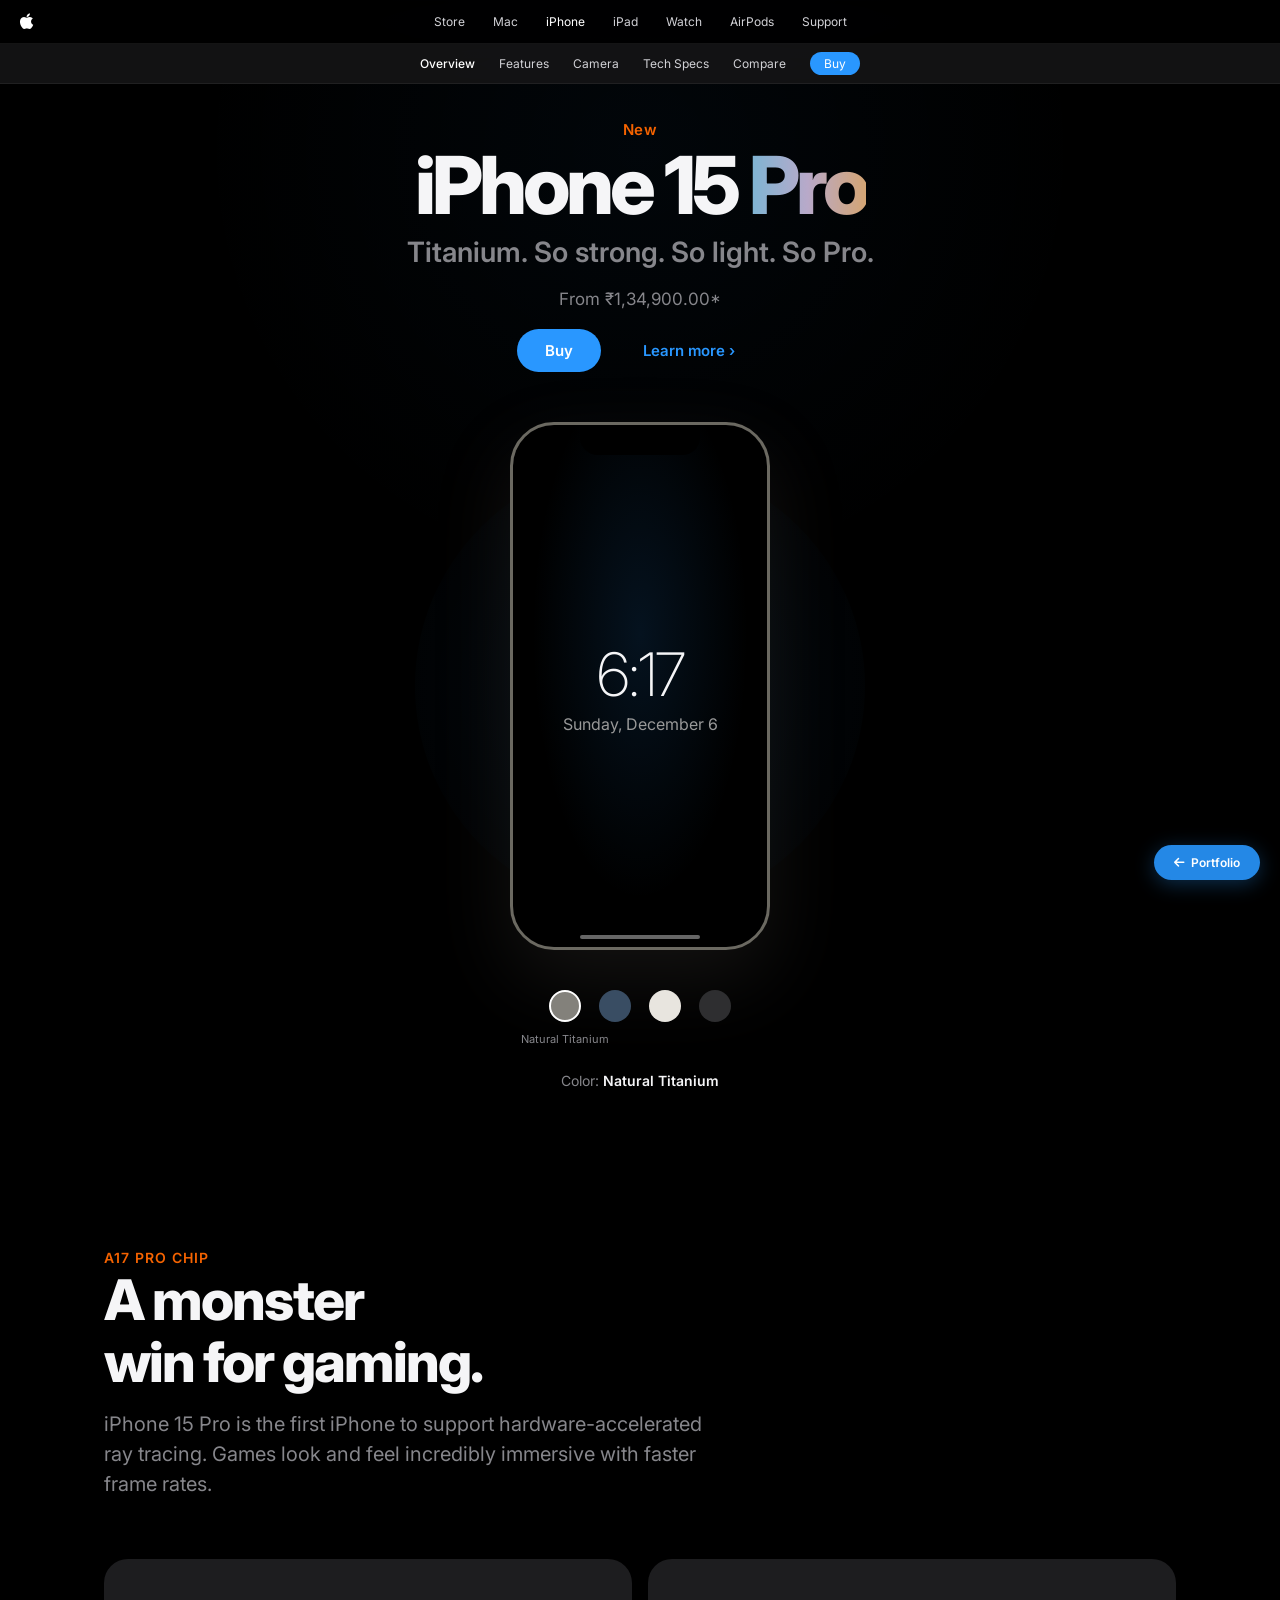
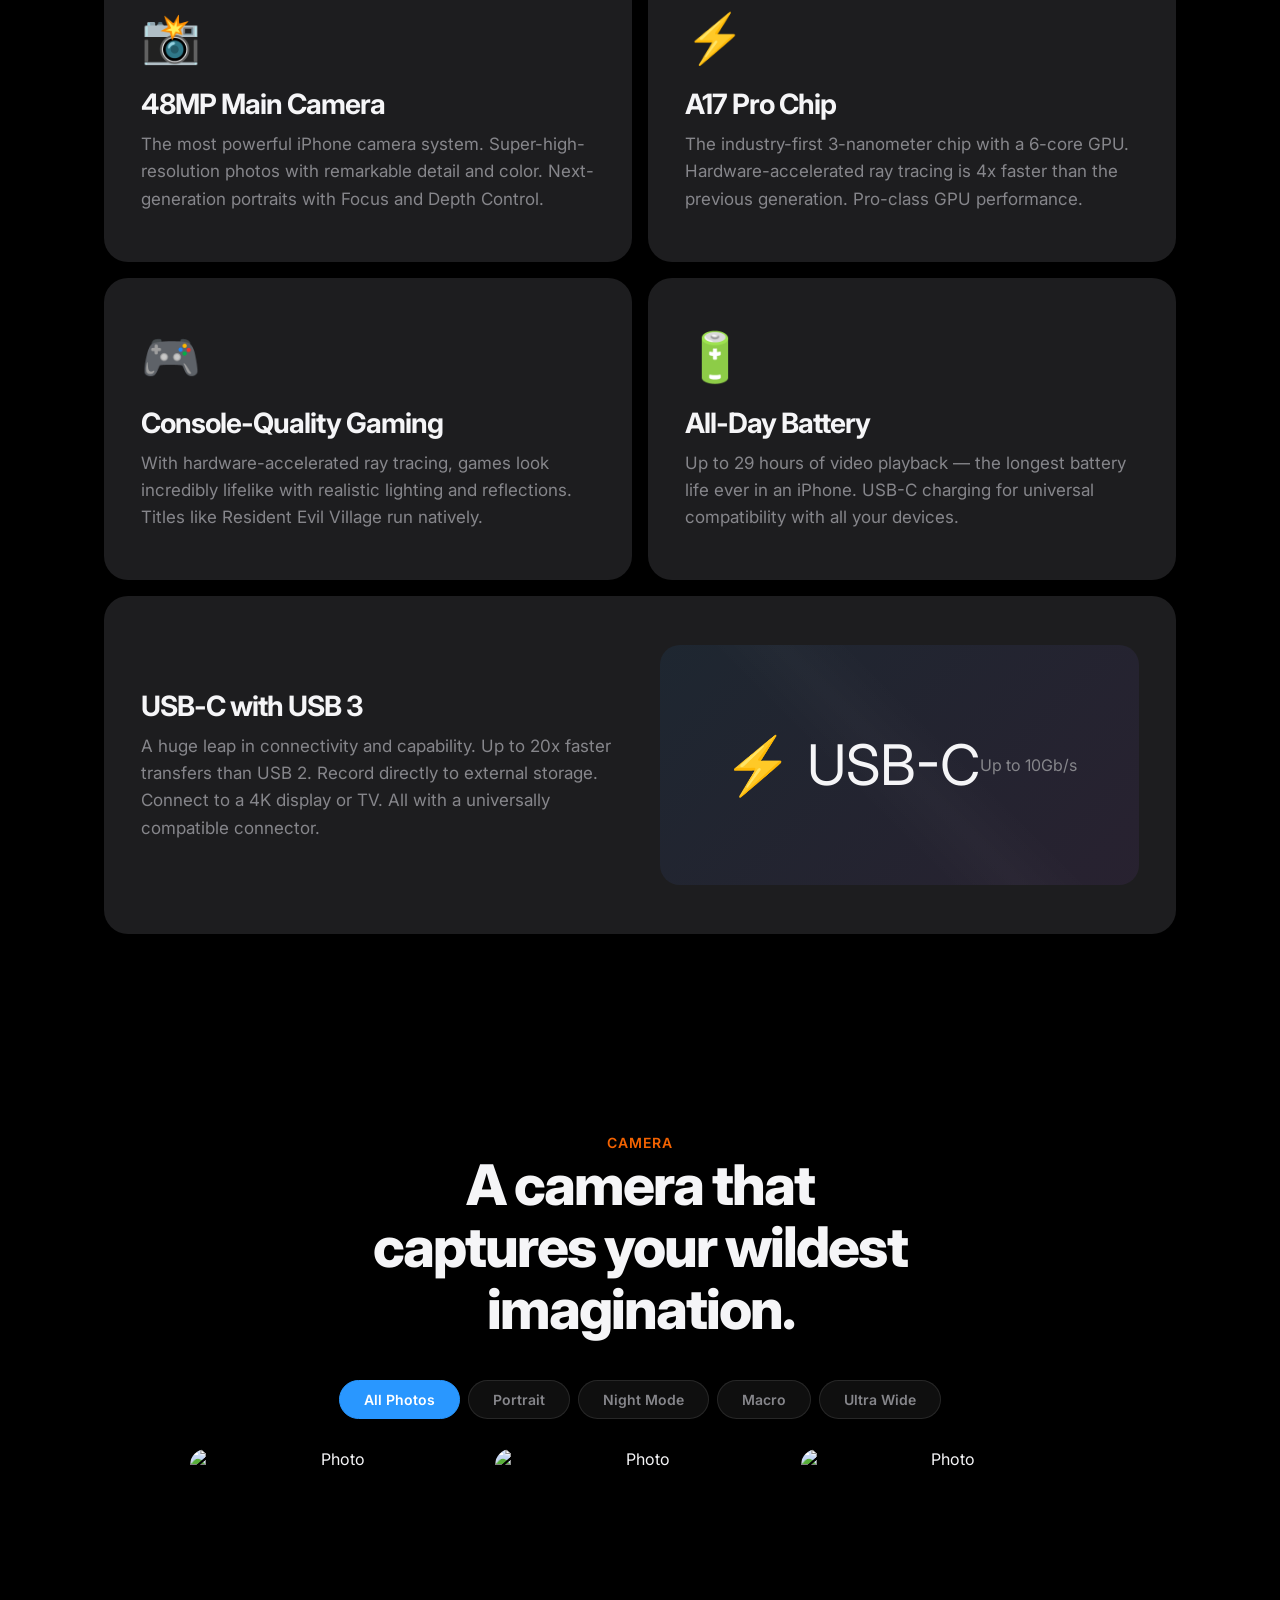
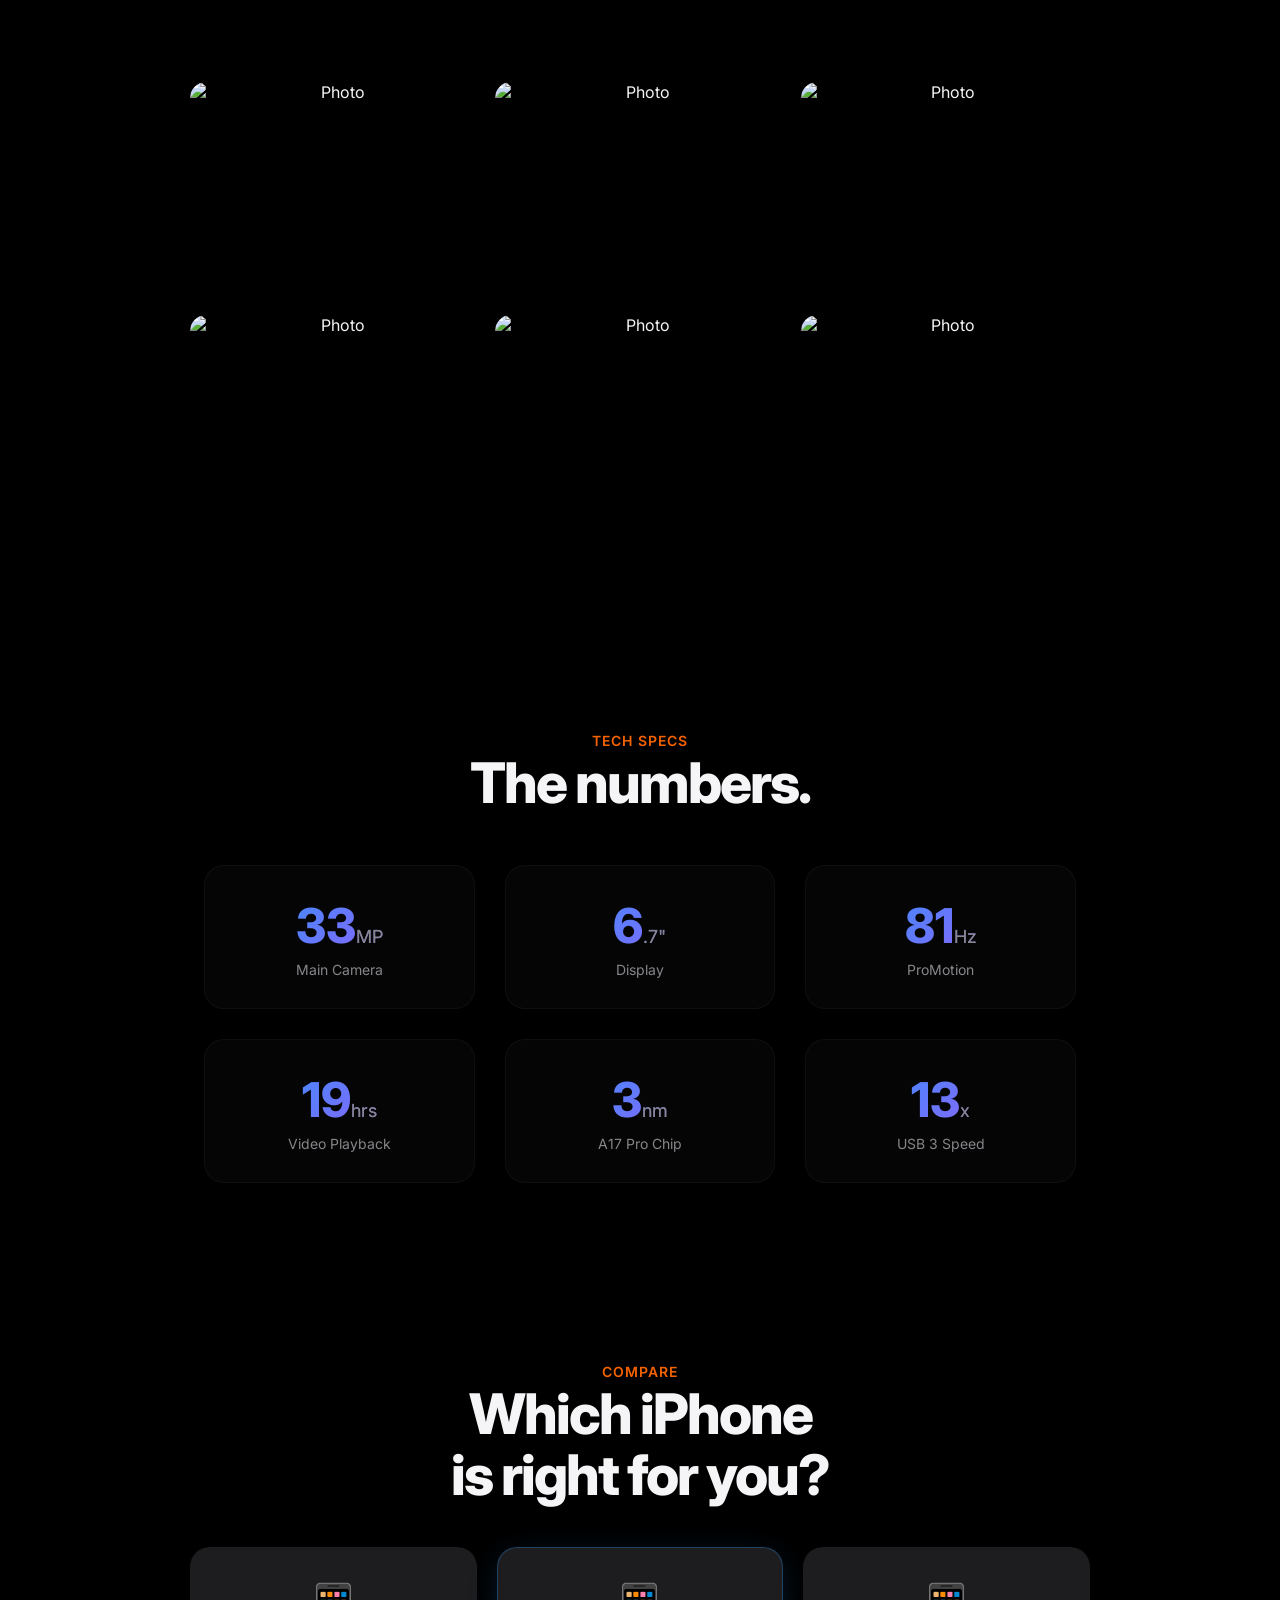
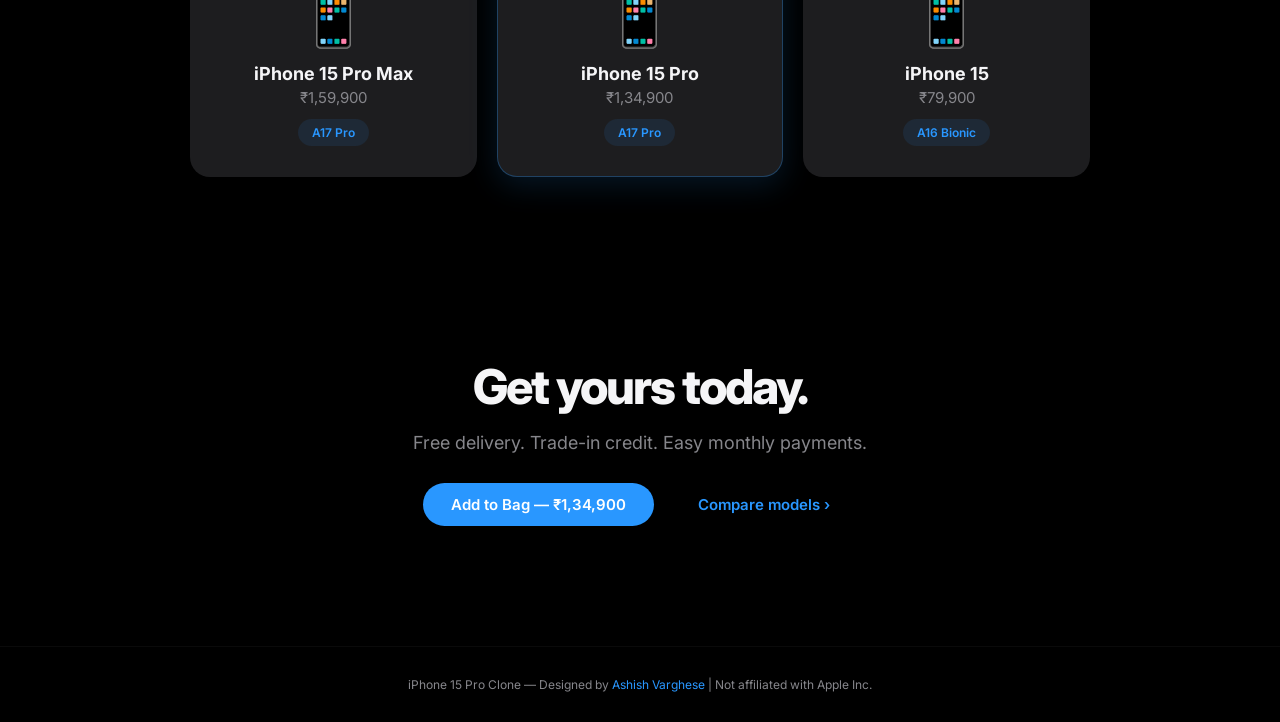
==== projects/iphone.html @ 25156ea6 "iPhone: all nav links functional - Store/Mac/iPad/Watch/AirPods/Support open real Apple pages, sub-n" ====
<!DOCTYPE html>
<html lang="en">
<head>
<meta charset="UTF-8">
<meta name="viewport" content="width=device-width, initial-scale=1.0">
<title>iPhone 15 Pro | Ashish Varghese</title>
<link href="https://fonts.googleapis.com/css2?family=Inter:wght@300;400;500;600;700;800;900&display=swap" rel="stylesheet">
<link rel="stylesheet" href="https://cdnjs.cloudflare.com/ajax/libs/font-awesome/6.5.1/css/all.min.css">
<style>
*{margin:0;padding:0;box-sizing:border-box;font-family:'Inter',sans-serif;scroll-behavior:smooth}
body{background:#000;color:#f5f5f7;overflow-x:hidden}
.back-link{position:fixed;bottom:20px;right:20px;z-index:999;padding:10px 20px;background:rgba(41,151,255,.9);color:#fff;border-radius:30px;font-size:12px;font-weight:600;text-decoration:none;display:flex;align-items:center;gap:6px;box-shadow:0 4px 20px rgba(41,151,255,.3);transition:.3s;backdrop-filter:blur(10px)}.back-link:hover{transform:scale(1.05)}
/* Nav */
nav{position:fixed;top:0;width:100%;height:44px;background:rgba(0,0,0,.8);backdrop-filter:saturate(180%) blur(20px);display:flex;justify-content:center;align-items:center;z-index:101;border-bottom:1px solid rgba(255,255,255,.08)}
.nav-links{display:flex;gap:28px}
.nav-links a{color:#d1d1d6;font-size:12px;text-decoration:none;transition:.3s;font-weight:400}.nav-links a:hover{color:#fff}
.nav-links .active{color:#fff}
.nav-logo{position:absolute;left:20px;font-size:18px;color:#fff;text-decoration:none}
.sub-nav{position:fixed;top:44px;width:100%;height:40px;background:rgba(22,22,23,.85);backdrop-filter:saturate(180%) blur(20px);display:flex;justify-content:center;align-items:center;z-index:100;border-bottom:1px solid rgba(255,255,255,.06)}
.sub-links{display:flex;gap:24px;align-items:center}
.sub-links a{color:#d1d1d6;font-size:12px;text-decoration:none;transition:.3s;font-weight:400}.sub-links a:hover{color:#fff}
.sub-links .sub-active{color:#fff;font-weight:500}
.btn-nav{background:#2997ff;color:#fff!important;padding:4px 14px;border-radius:16px;font-size:11px;font-weight:600}
/* Hero */
.hero{min-height:100vh;display:flex;flex-direction:column;align-items:center;justify-content:center;text-align:center;padding:120px 20px 60px;position:relative;overflow:hidden}
.hero::before{content:'';position:absolute;width:900px;height:900px;background:radial-gradient(circle,rgba(41,151,255,.04),transparent 70%);top:-300px;pointer-events:none}
.hero-label{font-size:15px;color:#f56300;font-weight:600;letter-spacing:.5px;margin-bottom:4px;opacity:0;animation:fadeUp .8s .2s forwards}
.hero h1{font-size:80px;font-weight:800;line-height:1.05;letter-spacing:-4px;opacity:0;animation:fadeUp .8s .4s forwards}
.hero h1 .ti{background:linear-gradient(90deg,#7cb5d4,#b8a9c9,#d4a574);-webkit-background-clip:text;-webkit-text-fill-color:transparent;background-clip:text}
.hero-sub{font-size:28px;color:#86868b;font-weight:600;margin-top:8px;opacity:0;animation:fadeUp .8s .6s forwards}
.hero-price{font-size:17px;color:#86868b;margin-top:20px;opacity:0;animation:fadeUp .8s .8s forwards}
.hero-btns{display:flex;gap:14px;margin-top:20px;opacity:0;animation:fadeUp .8s 1s forwards}
.btn-primary{padding:12px 28px;background:#2997ff;color:#fff;border:none;border-radius:50px;font-size:15px;font-weight:600;cursor:pointer;transition:.3s;text-decoration:none;font-family:'Inter',sans-serif}.btn-primary:hover{background:#0077d4}
.btn-sec{padding:12px 28px;border:none;color:#2997ff;background:none;font-size:15px;font-weight:600;cursor:pointer;transition:.3s;text-decoration:none;font-family:'Inter',sans-serif}.btn-sec:hover{text-decoration:underline}
@keyframes fadeUp{from{opacity:0;transform:translateY(20px)}to{opacity:1;transform:translateY(0)}}
/* Phone */
.phone-showcase{margin:50px auto 0;position:relative;display:flex;justify-content:center;align-items:center}
.phone{width:260px;height:528px;border-radius:44px;position:relative;overflow:hidden;transition:all .6s ease}
.phone.natural{background:linear-gradient(145deg,#83817b,#504f4b);border:3px solid #6b6961;box-shadow:0 30px 80px rgba(131,129,123,.15)}
.phone.blue{background:linear-gradient(145deg,#394d63,#2a3a4e);border:3px solid #4a6175;box-shadow:0 30px 80px rgba(57,77,99,.2)}
.phone.white{background:linear-gradient(145deg,#e8e5df,#d1cec8);border:3px solid #d5d2cc;box-shadow:0 30px 80px rgba(232,229,223,.15)}
.phone.black{background:linear-gradient(145deg,#2e2e30,#1a1a1c);border:3px solid #3a3a3c;box-shadow:0 30px 80px rgba(46,46,48,.3)}
.phone-notch{position:absolute;top:0;left:50%;transform:translateX(-50%);width:120px;height:30px;background:#000;border-radius:0 0 18px 18px;z-index:5}
.phone-screen{width:100%;height:100%;background:#000;display:flex;flex-direction:column;align-items:center;justify-content:center;padding:40px 20px;position:relative}
.phone-time{font-size:60px;font-weight:200;letter-spacing:-2px;z-index:2}
.phone-date{font-size:16px;color:#999;margin-top:4px;z-index:2}
.phone-wallpaper{position:absolute;inset:0;background:radial-gradient(ellipse at 50% 40%,rgba(41,151,255,.12),transparent 60%);z-index:1}
.phone-bar{position:absolute;bottom:8px;left:50%;transform:translateX(-50%);width:120px;height:4px;background:#fff;border-radius:4px;opacity:.4;z-index:5}
.phone-glow{position:absolute;width:450px;height:450px;border-radius:50%;background:radial-gradient(circle,rgba(41,151,255,.06),transparent);top:50%;left:50%;transform:translate(-50%,-50%);pointer-events:none}
/* Color Picker */
.color-picker{display:flex;justify-content:center;gap:18px;margin-top:40px}
.color-dot{width:32px;height:32px;border-radius:50%;cursor:pointer;transition:.3s;border:2px solid transparent;position:relative}
.color-dot:hover{transform:scale(1.15)}
.color-dot.active{border-color:#fff}
.color-dot::after{content:attr(data-name);position:absolute;top:40px;left:50%;transform:translateX(-50%);font-size:11px;color:#86868b;white-space:nowrap;opacity:0;transition:.3s;pointer-events:none}
.color-dot:hover::after,.color-dot.active::after{opacity:1}
.color-label{text-align:center;margin-top:50px;font-size:14px;color:#86868b}
.color-label span{color:#f5f5f7;font-weight:600}
/* Sections */
.section{padding:100px 5%;max-width:1200px;margin:0 auto}
.section-label{font-size:14px;color:#f56300;font-weight:600;letter-spacing:1px;text-transform:uppercase;margin-bottom:4px}
.section-title{font-size:56px;font-weight:800;letter-spacing:-2px;line-height:1.1;margin-bottom:16px}
.section-subtitle{font-size:20px;color:#86868b;max-width:600px;line-height:1.5}
/* Features Bento */
.bento{display:grid;grid-template-columns:repeat(2,1fr);gap:16px;margin-top:60px}
.bento-card{background:#1d1d1f;border-radius:24px;padding:48px 36px;position:relative;overflow:hidden;transition:.4s;border:1px solid transparent;cursor:default}
.bento-card:hover{border-color:rgba(41,151,255,.15);transform:translateY(-4px)}
.bento-card .b-emoji{font-size:48px;margin-bottom:20px;display:block}
.bento-card h3{font-size:28px;font-weight:700;letter-spacing:-1px;margin-bottom:10px}
.bento-card p{font-size:17px;color:#86868b;line-height:1.6}
.bento-card.full{grid-column:1/-1;display:grid;grid-template-columns:1fr 1fr;gap:40px;align-items:center}
.bento-visual{background:linear-gradient(135deg,rgba(41,151,255,.08),rgba(168,85,247,.08));border-radius:20px;height:240px;display:flex;align-items:center;justify-content:center;font-size:56px;position:relative;overflow:hidden}
.bento-visual::after{content:'';position:absolute;inset:0;background:linear-gradient(45deg,transparent 40%,rgba(255,255,255,.02) 50%,transparent 60%);animation:shimmer 3s infinite}
@keyframes shimmer{0%{transform:translateX(-100%)}100%{transform:translateX(100%)}}
/* Camera Section */
.camera-section{text-align:center;padding:100px 5%}
.camera-tabs{display:flex;justify-content:center;gap:8px;margin:40px 0 30px;flex-wrap:wrap}
.cam-tab{padding:10px 24px;background:rgba(255,255,255,.06);border:1px solid rgba(255,255,255,.1);border-radius:50px;color:#86868b;font-size:14px;font-weight:600;cursor:pointer;transition:.3s;font-family:'Inter',sans-serif}
.cam-tab:hover{border-color:rgba(41,151,255,.3);color:#fff}
.cam-tab.active{background:#2997ff;border-color:#2997ff;color:#fff}
.camera-grid{display:grid;grid-template-columns:repeat(3,1fr);gap:16px;max-width:900px;margin:0 auto}
.cam-img{width:100%;aspect-ratio:4/3;border-radius:16px;object-fit:cover;transition:.4s;cursor:pointer}
.cam-img:hover{transform:scale(1.03);box-shadow:0 12px 40px rgba(0,0,0,.5)}
/* Specs Table */
.specs-section{padding:100px 5%;max-width:1000px;margin:0 auto}
.specs-grid{display:grid;grid-template-columns:repeat(3,1fr);gap:30px;margin-top:50px}
.spec-card{text-align:center;padding:30px 20px;background:rgba(255,255,255,.02);border-radius:20px;border:1px solid rgba(255,255,255,.04);transition:.3s}
.spec-card:hover{border-color:rgba(41,151,255,.15);background:rgba(41,151,255,.03)}
.spec-val{font-size:48px;font-weight:800;background:linear-gradient(135deg,#2997ff,#a855f7);-webkit-background-clip:text;-webkit-text-fill-color:transparent;background-clip:text}
.spec-unit{font-size:18px;font-weight:400;-webkit-text-fill-color:#86868b}
.spec-label{font-size:14px;color:#86868b;margin-top:6px}
/* Compare */
.compare-section{padding:80px 5%;text-align:center}
.compare-grid{display:grid;grid-template-columns:repeat(3,1fr);gap:20px;max-width:900px;margin:40px auto 0}
.compare-card{background:#1d1d1f;border-radius:20px;padding:30px 20px;border:1px solid transparent;transition:.3s;cursor:pointer}
.compare-card:hover,.compare-card.selected{border-color:rgba(41,151,255,.3);transform:translateY(-4px)}
.compare-card.selected{box-shadow:0 8px 30px rgba(41,151,255,.15)}
.compare-emoji{font-size:60px;margin-bottom:12px}
.compare-name{font-size:18px;font-weight:700;margin-bottom:4px}
.compare-price{font-size:15px;color:#86868b}
.compare-chip{margin-top:12px;padding:6px 14px;background:rgba(41,151,255,.1);color:#2997ff;border-radius:20px;font-size:12px;font-weight:600;display:inline-block}
/* CTA */
.cta-section{padding:100px 5%;text-align:center}
.cta-title{font-size:48px;font-weight:800;letter-spacing:-2px;margin-bottom:16px}
.cta-sub{font-size:18px;color:#86868b;margin-bottom:30px}
.cta-actions{display:flex;gap:16px;justify-content:center;flex-wrap:wrap}
/* Footer */
footer{padding:30px 5%;border-top:1px solid rgba(255,255,255,.04);text-align:center}
footer p{font-size:12px;color:#86868b}
footer a{color:#2997ff;text-decoration:none}
/* Reveal */
.reveal{opacity:0;transform:translateY(40px);transition:opacity .8s,transform .8s}.reveal.vis{opacity:1;transform:translateY(0)}
@media(max-width:768px){.hero h1{font-size:48px;letter-spacing:-2px}.section-title{font-size:36px}.bento{grid-template-columns:1fr}.bento-card.full{grid-template-columns:1fr}.camera-grid{grid-template-columns:1fr}.specs-grid{grid-template-columns:repeat(2,1fr)}.compare-grid{grid-template-columns:1fr}.phone{width:220px;height:446px}.nav-links{gap:16px}.nav-links a{font-size:11px}}
</style>
</head>
<body>
<nav><a href="https://www.apple.com" target="_blank" class="nav-logo"><i class="fa-brands fa-apple"></i></a><div class="nav-links"><a href="https://www.apple.com/shop" target="_blank">Store</a><a href="https://www.apple.com/mac" target="_blank">Mac</a><a href="#hero" class="active page-link">iPhone</a><a href="https://www.apple.com/ipad" target="_blank">iPad</a><a href="https://www.apple.com/watch" target="_blank">Watch</a><a href="https://www.apple.com/airpods" target="_blank">AirPods</a><a href="https://www.apple.com/support" target="_blank">Support</a></div></nav>
<div class="sub-nav"><div class="sub-links"><a href="#hero" class="page-link sub-active">Overview</a><a href="#features" class="page-link">Features</a><a href="#camera" class="page-link">Camera</a><a href="#specs" class="page-link">Tech Specs</a><a href="#compare" class="page-link">Compare</a><a href="#cta" class="page-link btn-nav">Buy</a></div></div>
<a href="../index.html" class="back-link"><i class="fa-solid fa-arrow-left"></i> Portfolio</a>

<!-- Hero -->
<section class="hero" id="hero">
  <div class="hero-label">New</div>
  <h1>iPhone 15 <span class="ti">Pro</span></h1>
  <p class="hero-sub">Titanium. So strong. So light. So Pro.</p>
  <p class="hero-price">From ₹1,34,900.00*</p>
  <div class="hero-btns"><a href="#cta" class="btn-primary">Buy</a><a href="#features" class="btn-sec">Learn more ›</a></div>
  <div class="phone-showcase"><div class="phone-glow"></div><div class="phone natural" id="phoneDevice"><div class="phone-notch"></div><div class="phone-screen"><div class="phone-wallpaper"></div><div class="phone-time" id="phoneTime">9:41</div><div class="phone-date" id="phoneDate">Friday, May 23</div></div><div class="phone-bar"></div></div></div>
  <div class="color-picker" id="colorPicker">
    <div class="color-dot active" style="background:#83817b" data-color="natural" data-name="Natural Titanium" onclick="changeColor(this)"></div>
    <div class="color-dot" style="background:#394d63" data-color="blue" data-name="Blue Titanium" onclick="changeColor(this)"></div>
    <div class="color-dot" style="background:#e8e5df" data-color="white" data-name="White Titanium" onclick="changeColor(this)"></div>
    <div class="color-dot" style="background:#2e2e30" data-color="black" data-name="Black Titanium" onclick="changeColor(this)"></div>
  </div>
  <div class="color-label" id="colorLabel">Color: <span>Natural Titanium</span></div>
</section>

<!-- Features -->
<section class="section" id="features">
  <div class="section-label reveal">A17 Pro chip</div>
  <h2 class="section-title reveal">A monster<br>win for gaming.</h2>
  <p class="section-subtitle reveal">iPhone 15 Pro is the first iPhone to support hardware-accelerated ray tracing. Games look and feel incredibly immersive with faster frame rates.</p>
  <div class="bento">
    <div class="bento-card reveal"><span class="b-emoji">📸</span><h3>48MP Main Camera</h3><p>The most powerful iPhone camera system. Super-high-resolution photos with remarkable detail and color. Next-generation portraits with Focus and Depth Control.</p></div>
    <div class="bento-card reveal"><span class="b-emoji">⚡</span><h3>A17 Pro Chip</h3><p>The industry-first 3-nanometer chip with a 6-core GPU. Hardware-accelerated ray tracing is 4x faster than the previous generation. Pro-class GPU performance.</p></div>
    <div class="bento-card reveal"><span class="b-emoji">🎮</span><h3>Console-Quality Gaming</h3><p>With hardware-accelerated ray tracing, games look incredibly lifelike with realistic lighting and reflections. Titles like Resident Evil Village run natively.</p></div>
    <div class="bento-card reveal"><span class="b-emoji">🔋</span><h3>All-Day Battery</h3><p>Up to 29 hours of video playback — the longest battery life ever in an iPhone. USB-C charging for universal compatibility with all your devices.</p></div>
    <div class="bento-card full reveal"><div><h3>USB-C with USB 3</h3><p>A huge leap in connectivity and capability. Up to 20x faster transfers than USB 2. Record directly to external storage. Connect to a 4K display or TV. All with a universally compatible connector.</p></div><div class="bento-visual">⚡ USB-C<br><span style="font-size:16px;color:#86868b">Up to 10Gb/s</span></div></div>
  </div>
</section>

<!-- Camera -->
<section class="camera-section" id="camera">
  <div class="section-label reveal">Camera</div>
  <h2 class="section-title reveal" style="text-align:center">A camera that<br>captures your wildest<br>imagination.</h2>
  <div class="camera-tabs" id="camTabs">
    <button class="cam-tab active" onclick="filterCam('all',this)">All Photos</button>
    <button class="cam-tab" onclick="filterCam('portrait',this)">Portrait</button>
    <button class="cam-tab" onclick="filterCam('night',this)">Night Mode</button>
    <button class="cam-tab" onclick="filterCam('macro',this)">Macro</button>
    <button class="cam-tab" onclick="filterCam('ultra',this)">Ultra Wide</button>
  </div>
  <div class="camera-grid" id="camGrid"></div>
</section>

<!-- Specs -->
<section class="specs-section" id="specs">
  <div class="section-label reveal" style="text-align:center">Tech Specs</div>
  <h2 class="section-title reveal" style="text-align:center">The numbers.</h2>
  <div class="specs-grid" id="specsGrid"></div>
</section>

<!-- Compare -->
<section class="compare-section" id="compare">
  <div class="section-label reveal">Compare</div>
  <h2 class="section-title reveal" style="text-align:center">Which iPhone<br>is right for you?</h2>
  <div class="compare-grid" id="compareGrid"></div>
</section>

<!-- CTA -->
<section class="cta-section" id="cta">
  <h2 class="cta-title reveal">Get yours today.</h2>
  <p class="cta-sub reveal">Free delivery. Trade-in credit. Easy monthly payments.</p>
  <div class="cta-actions reveal"><a href="#" class="btn-primary" onclick="addToCart(event)">Add to Bag — ₹1,34,900</a><a href="#" class="btn-sec">Compare models ›</a></div>
  <div id="cartNotif" style="margin-top:20px;opacity:0;transition:.4s;color:#1DB954;font-weight:600"></div>
</section>

<footer><p>iPhone 15 Pro Clone — Designed by <a href="../index.html">Ashish Varghese</a> | Not affiliated with Apple Inc.</p></footer>

<script>
// Live clock
function tick(){const n=new Date();document.getElementById("phoneTime").textContent=n.getHours()+":"+String(n.getMinutes()).padStart(2,"0");document.getElementById("phoneDate").textContent=n.toLocaleDateString("en-US",{weekday:"long",month:"long",day:"numeric"})}
tick();setInterval(tick,1000);

// Color selector
function changeColor(el){
  document.querySelectorAll(".color-dot").forEach(d=>d.classList.remove("active"));
  el.classList.add("active");
  const phone=document.getElementById("phoneDevice");
  phone.className="phone "+el.dataset.color;
  document.getElementById("colorLabel").innerHTML="Color: <span>"+el.dataset.name+"</span>";
}

// Camera gallery
const photos=[
  {src:"https://picsum.photos/seed/ipc1/400/300",cat:"portrait"},{src:"https://picsum.photos/seed/ipc2/400/300",cat:"night"},{src:"https://picsum.photos/seed/ipc3/400/300",cat:"macro"},{src:"https://picsum.photos/seed/ipc4/400/300",cat:"ultra"},{src:"https://picsum.photos/seed/ipc5/400/300",cat:"portrait"},{src:"https://picsum.photos/seed/ipc6/400/300",cat:"night"},{src:"https://picsum.photos/seed/ipc7/400/300",cat:"macro"},{src:"https://picsum.photos/seed/ipc8/400/300",cat:"ultra"},{src:"https://picsum.photos/seed/ipc9/400/300",cat:"portrait"}
];
function renderCam(filter){
  const filtered=filter==="all"?photos:photos.filter(p=>p.cat===filter);
  document.getElementById("camGrid").innerHTML=filtered.map(p=>`<img class="cam-img" src="${p.src}" alt="Photo" loading="lazy">`).join("");
}
function filterCam(cat,btn){
  document.querySelectorAll(".cam-tab").forEach(t=>t.classList.remove("active"));
  btn.classList.add("active");
  renderCam(cat);
}
renderCam("all");

// Specs with counter animation
const specs=[{val:48,unit:"MP",label:"Main Camera"},{val:6,unit:".7\"",label:"Display"},{val:120,unit:"Hz",label:"ProMotion"},{val:29,unit:"hrs",label:"Video Playback"},{val:3,unit:"nm",label:"A17 Pro Chip"},{val:20,unit:"x",label:"USB 3 Speed"}];
document.getElementById("specsGrid").innerHTML=specs.map(s=>`<div class="spec-card reveal"><div class="spec-val" data-target="${s.val}">0<span class="spec-unit">${s.unit}</span></div><div class="spec-label">${s.label}</div></div>`).join("");

// Compare
const models=[{name:"iPhone 15 Pro Max",price:"₹1,59,900",emoji:"📱",chip:"A17 Pro"},{name:"iPhone 15 Pro",price:"₹1,34,900",emoji:"📱",chip:"A17 Pro"},{name:"iPhone 15",price:"₹79,900",emoji:"📱",chip:"A16 Bionic"}];
document.getElementById("compareGrid").innerHTML=models.map((m,i)=>`<div class="compare-card reveal${i===1?" selected":""}" onclick="selectCompare(this)"><div class="compare-emoji">${m.emoji}</div><div class="compare-name">${m.name}</div><div class="compare-price">${m.price}</div><div class="compare-chip">${m.chip}</div></div>`).join("");
function selectCompare(el){document.querySelectorAll(".compare-card").forEach(c=>c.classList.remove("selected"));el.classList.add("selected")}

// Add to cart
function addToCart(e){
  e.preventDefault();
  const notif=document.getElementById("cartNotif");
  notif.textContent="✓ Added to bag!";
  notif.style.opacity="1";
  setTimeout(()=>notif.style.opacity="0",2500);
}

// Scroll reveal
const obs=new IntersectionObserver(entries=>{entries.forEach(e=>{if(e.isIntersecting){e.target.classList.add("vis");obs.unobserve(e.target)}})},{threshold:.12});
document.querySelectorAll(".reveal").forEach(el=>obs.observe(el));

// Counter animation
const cObs=new IntersectionObserver(entries=>{entries.forEach(e=>{if(e.isIntersecting){const el=e.target;const target=+el.dataset.target;const unit=el.querySelector(".spec-unit").textContent;let cur=0;const step=Math.max(target/40,0.5);const timer=setInterval(()=>{cur+=step;if(cur>=target){cur=target;clearInterval(timer)}el.innerHTML=Math.floor(cur)+'<span class="spec-unit">'+unit+'</span>';},35);cObs.unobserve(el)}})},{threshold:.5});
document.querySelectorAll(".spec-val").forEach(el=>cObs.observe(el));

// Smooth scroll for in-page links only
document.querySelectorAll('.page-link').forEach(a=>{a.addEventListener('click',function(e){e.preventDefault();const id=this.getAttribute('href');document.querySelector(id).scrollIntoView({behavior:'smooth'})})});

// Active sub-nav on scroll
const sections=document.querySelectorAll('section[id]');
window.addEventListener('scroll',()=>{const scrollY=window.scrollY+120;sections.forEach(s=>{const top=s.offsetTop-180,h=s.offsetHeight,id=s.getAttribute('id');if(scrollY>top&&scrollY<top+h){document.querySelectorAll('.sub-links a').forEach(a=>{a.classList.remove('sub-active');if(a.getAttribute('href')==='#'+id)a.classList.add('sub-active')})}})});
</script>
</body>
</html>
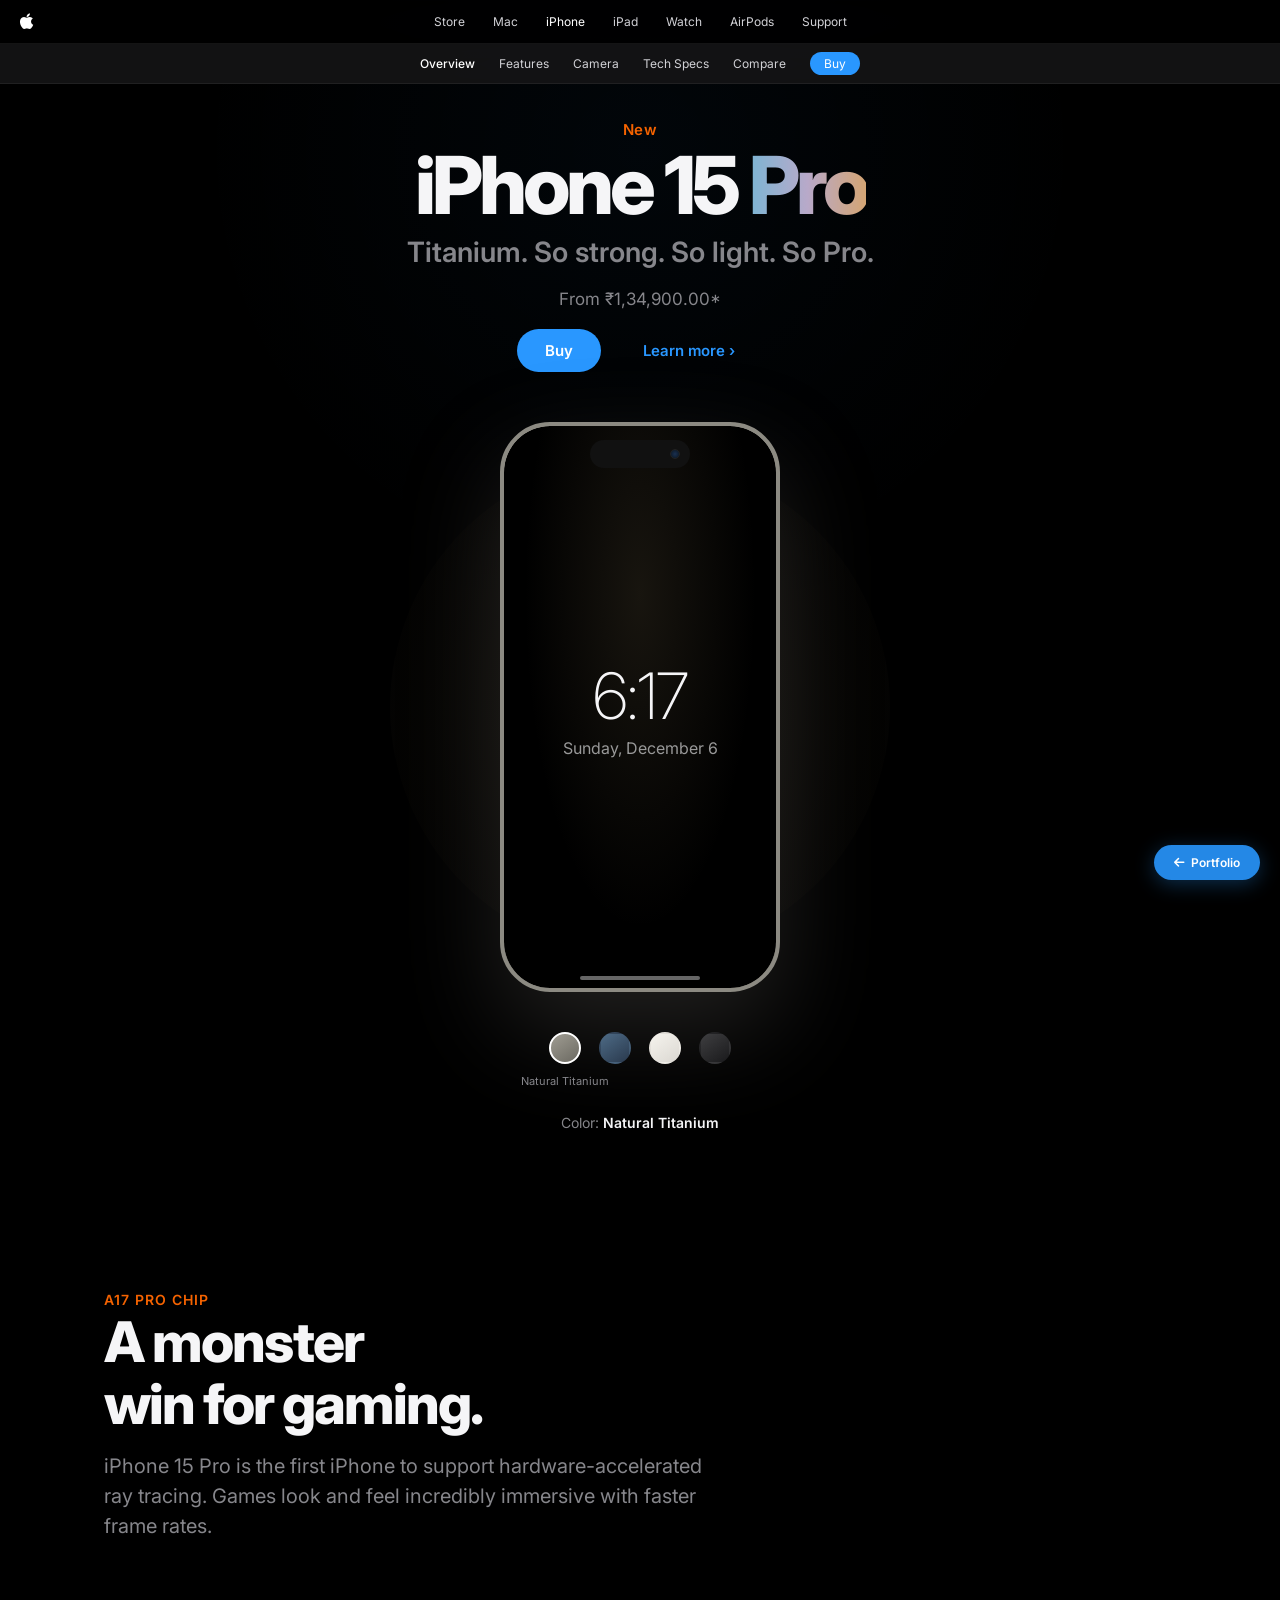
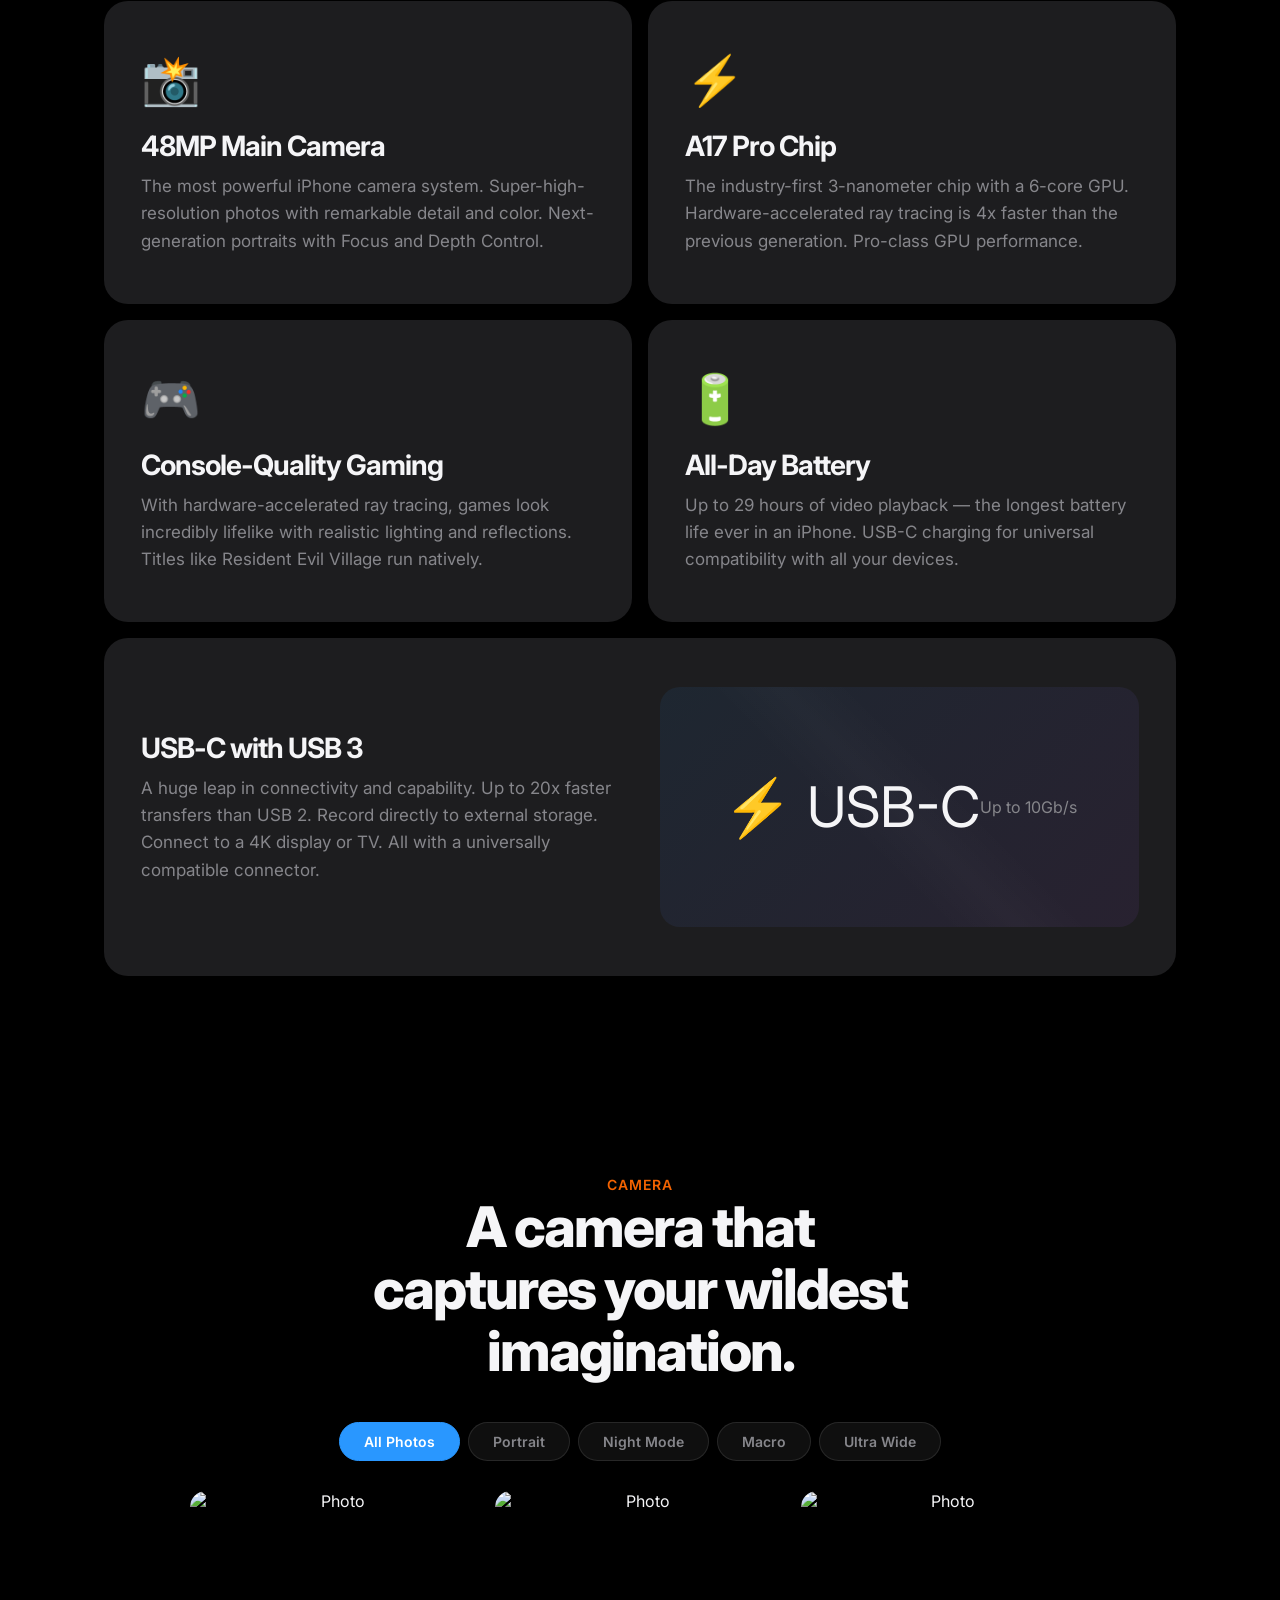
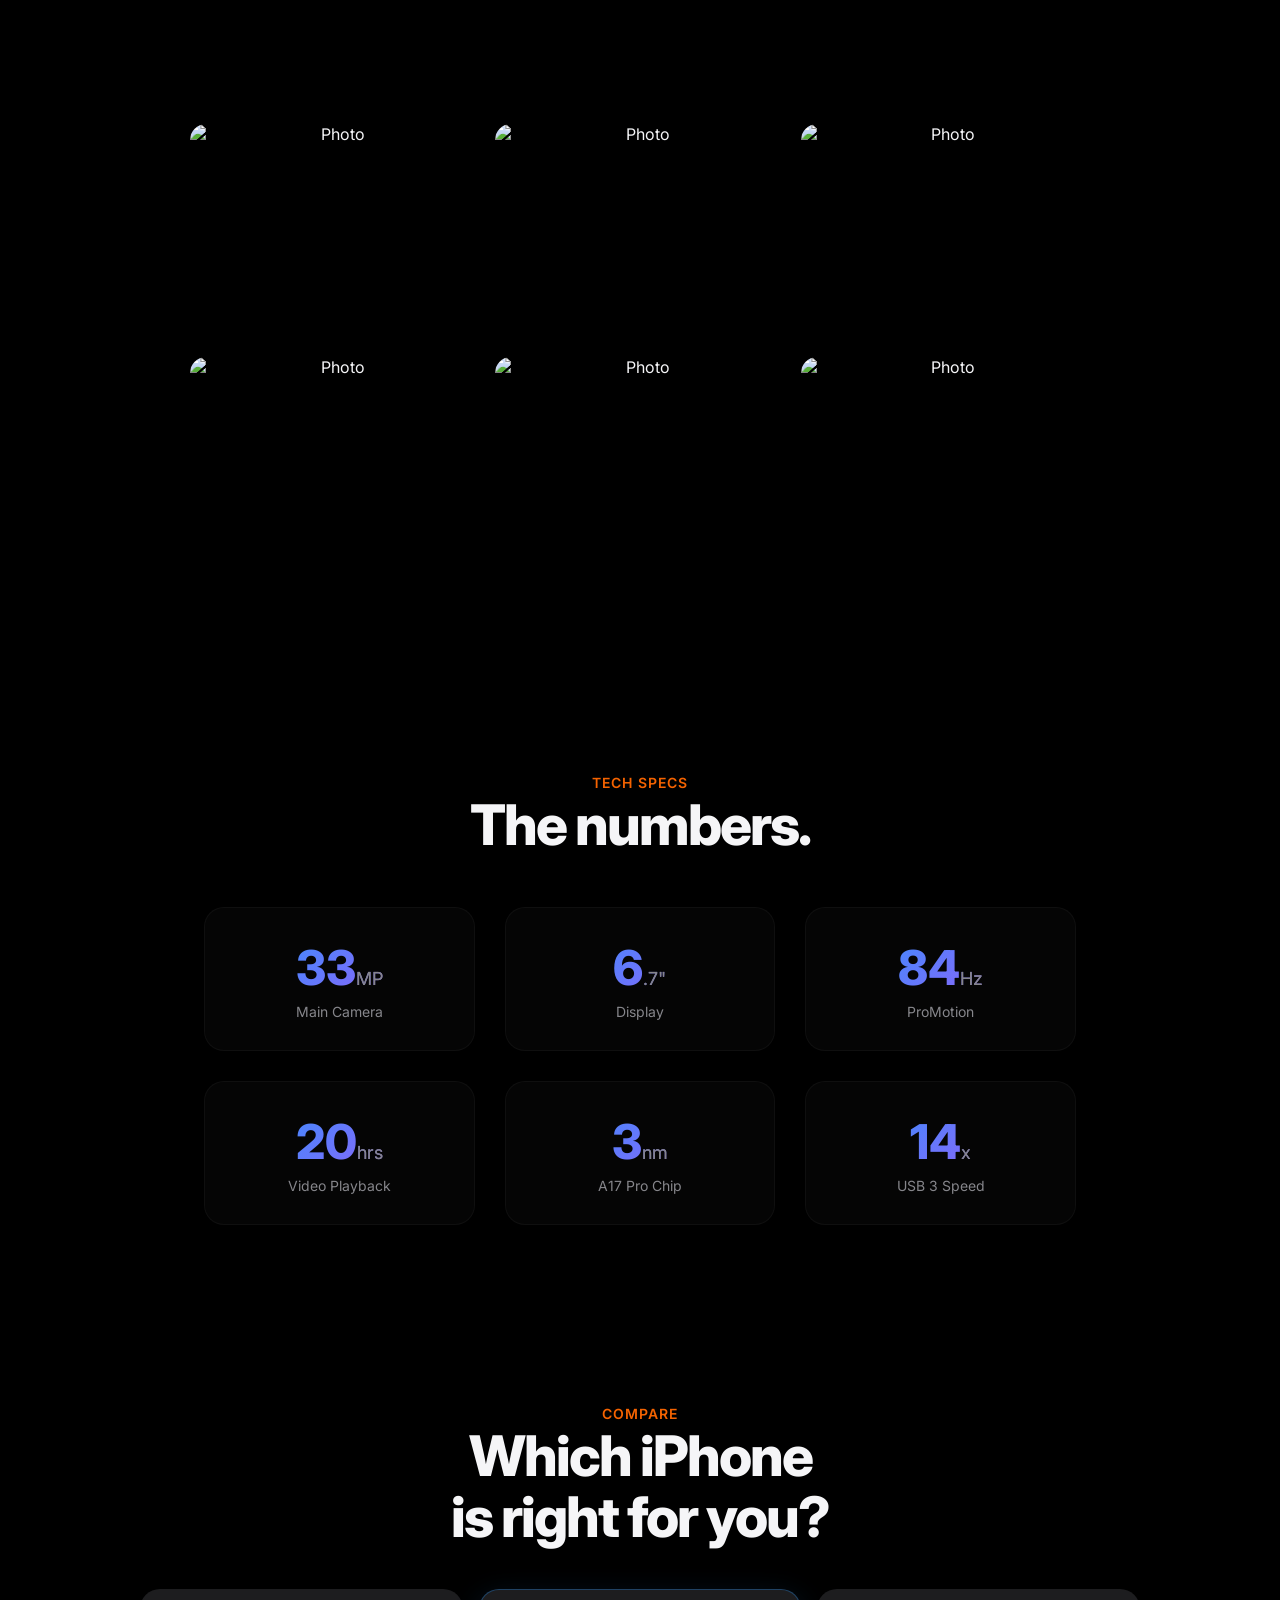
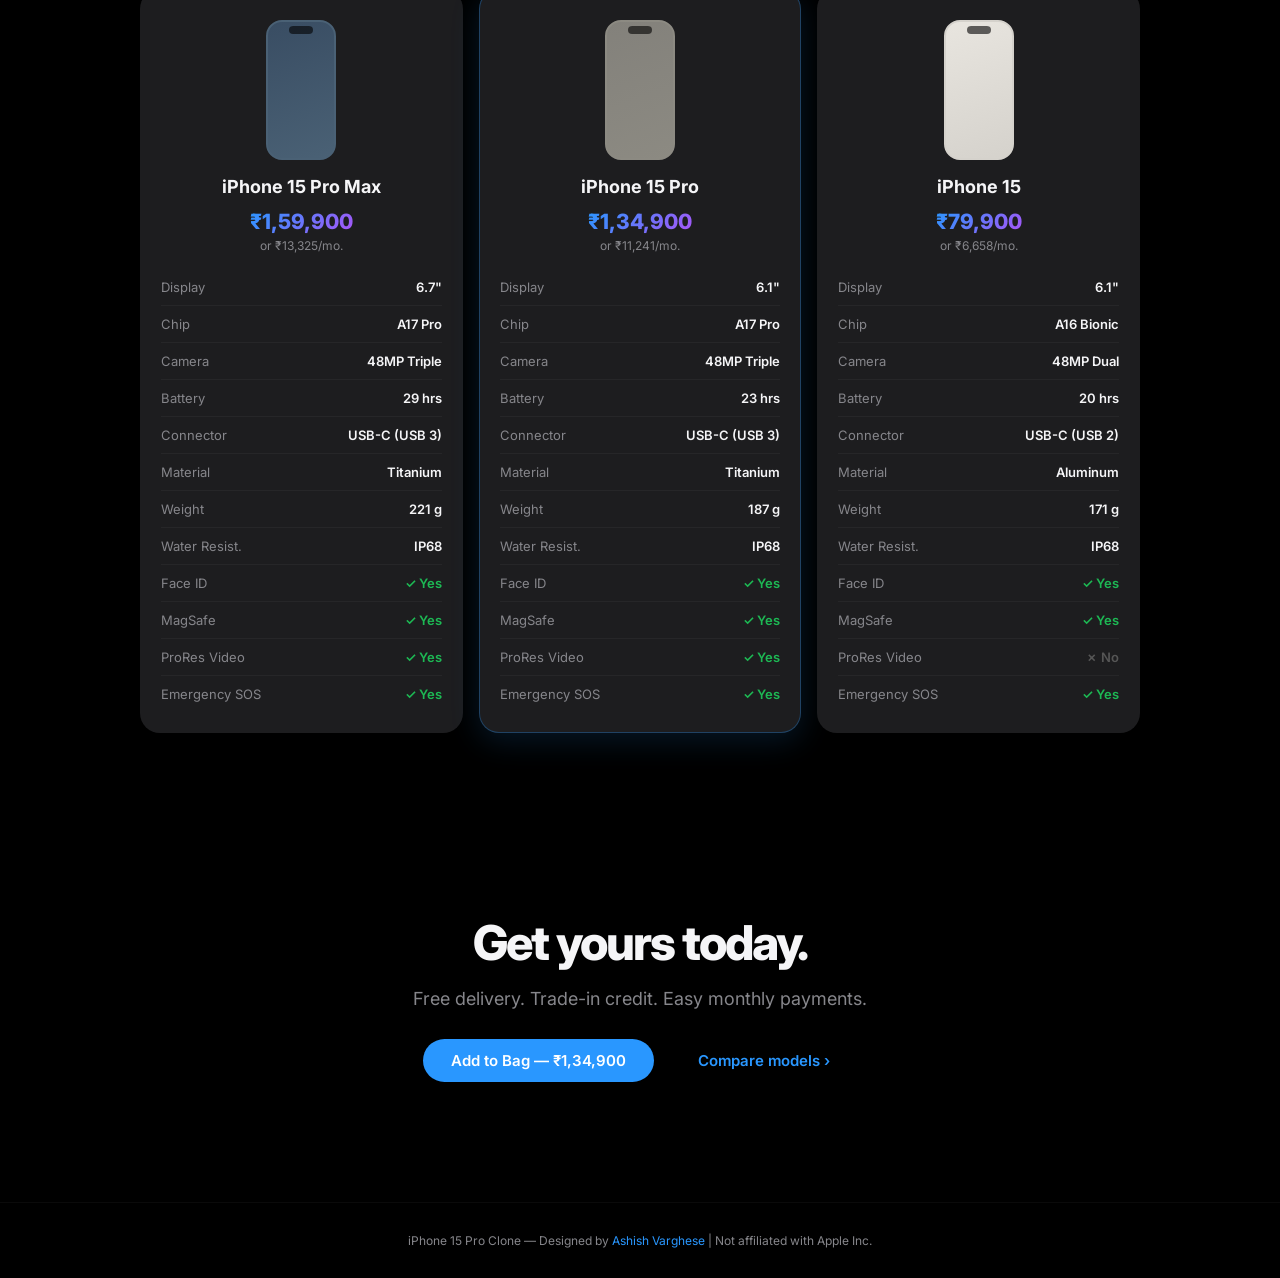
==== commit fe1c38a4: "iPhone: visible phone with Dynamic Island, side buttons, color-changing wallpaper glow + full specs " ====
--- a/projects/iphone.html
+++ b/projects/iphone.html
@@ -35,18 +35,35 @@
 @keyframes fadeUp{from{opacity:0;transform:translateY(20px)}to{opacity:1;transform:translateY(0)}}
 /* Phone */
 .phone-showcase{margin:50px auto 0;position:relative;display:flex;justify-content:center;align-items:center}
-.phone{width:260px;height:528px;border-radius:44px;position:relative;overflow:hidden;transition:all .6s ease}
-.phone.natural{background:linear-gradient(145deg,#83817b,#504f4b);border:3px solid #6b6961;box-shadow:0 30px 80px rgba(131,129,123,.15)}
-.phone.blue{background:linear-gradient(145deg,#394d63,#2a3a4e);border:3px solid #4a6175;box-shadow:0 30px 80px rgba(57,77,99,.2)}
-.phone.white{background:linear-gradient(145deg,#e8e5df,#d1cec8);border:3px solid #d5d2cc;box-shadow:0 30px 80px rgba(232,229,223,.15)}
-.phone.black{background:linear-gradient(145deg,#2e2e30,#1a1a1c);border:3px solid #3a3a3c;box-shadow:0 30px 80px rgba(46,46,48,.3)}
-.phone-notch{position:absolute;top:0;left:50%;transform:translateX(-50%);width:120px;height:30px;background:#000;border-radius:0 0 18px 18px;z-index:5}
-.phone-screen{width:100%;height:100%;background:#000;display:flex;flex-direction:column;align-items:center;justify-content:center;padding:40px 20px;position:relative}
-.phone-time{font-size:60px;font-weight:200;letter-spacing:-2px;z-index:2}
+.phone{width:280px;height:570px;border-radius:50px;position:relative;overflow:hidden;transition:all .6s ease}
+.phone.natural{background:linear-gradient(160deg,#a09d93,#83817b,#6b6961);border:4px solid #8c8a82;box-shadow:0 40px 100px rgba(131,129,123,.25),inset 0 0 0 1px rgba(255,255,255,.08)}
+.phone.blue{background:linear-gradient(160deg,#4d6a85,#394d63,#2a3a4e);border:4px solid #5a7a95;box-shadow:0 40px 100px rgba(57,77,99,.3),inset 0 0 0 1px rgba(100,160,255,.1)}
+.phone.white{background:linear-gradient(160deg,#f5f3ed,#e8e5df,#dbd8d2);border:4px solid #eae7e1;box-shadow:0 40px 100px rgba(200,200,200,.25),inset 0 0 0 1px rgba(255,255,255,.3)}
+.phone.black{background:linear-gradient(160deg,#3e3e40,#2e2e30,#1a1a1c);border:4px solid #444446;box-shadow:0 40px 100px rgba(0,0,0,.5),inset 0 0 0 1px rgba(255,255,255,.05)}
+.phone-side-btn{position:absolute;right:-5px;top:140px;width:4px;height:50px;border-radius:0 3px 3px 0;z-index:6;transition:background .6s}
+.phone.natural .phone-side-btn{background:#83817b}.phone.blue .phone-side-btn{background:#4a6175}.phone.white .phone-side-btn{background:#d5d2cc}.phone.black .phone-side-btn{background:#3a3a3c}
+.phone-vol{position:absolute;left:-5px;z-index:6;width:4px;border-radius:3px 0 0 3px;transition:background .6s}
+.phone-vol-up{top:120px;height:35px}
+.phone-vol-down{top:165px;height:35px}
+.phone.natural .phone-vol{background:#83817b}.phone.blue .phone-vol{background:#4a6175}.phone.white .phone-vol{background:#d5d2cc}.phone.black .phone-vol{background:#3a3a3c}
+.phone-island{position:absolute;top:14px;left:50%;transform:translateX(-50%);width:100px;height:28px;background:#111;border-radius:20px;z-index:5;display:flex;align-items:center;justify-content:flex-end;padding-right:10px}
+.phone-island-cam{width:10px;height:10px;border-radius:50%;background:radial-gradient(circle,#1a3050,#0a1520);border:1px solid #222}
+.phone-screen{width:100%;height:100%;background:#000;display:flex;flex-direction:column;align-items:center;justify-content:center;padding:40px 20px;position:relative;border-radius:46px}
+.phone-time{font-size:64px;font-weight:200;letter-spacing:-2px;z-index:2}
 .phone-date{font-size:16px;color:#999;margin-top:4px;z-index:2}
-.phone-wallpaper{position:absolute;inset:0;background:radial-gradient(ellipse at 50% 40%,rgba(41,151,255,.12),transparent 60%);z-index:1}
+.phone-wallpaper{position:absolute;inset:0;border-radius:46px;z-index:1;overflow:hidden;transition:background .6s}
+.phone.natural .phone-wallpaper{background:radial-gradient(ellipse at 50% 30%,rgba(160,140,100,.15),transparent 60%)}
+.phone.blue .phone-wallpaper{background:radial-gradient(ellipse at 50% 30%,rgba(60,130,220,.18),transparent 60%)}
+.phone.white .phone-wallpaper{background:radial-gradient(ellipse at 50% 30%,rgba(200,200,220,.12),transparent 60%)}
+.phone.black .phone-wallpaper{background:radial-gradient(ellipse at 50% 30%,rgba(80,80,100,.12),transparent 60%)}
 .phone-bar{position:absolute;bottom:8px;left:50%;transform:translateX(-50%);width:120px;height:4px;background:#fff;border-radius:4px;opacity:.4;z-index:5}
-.phone-glow{position:absolute;width:450px;height:450px;border-radius:50%;background:radial-gradient(circle,rgba(41,151,255,.06),transparent);top:50%;left:50%;transform:translate(-50%,-50%);pointer-events:none}
+.phone-glow{position:absolute;width:500px;height:500px;border-radius:50%;top:50%;left:50%;transform:translate(-50%,-50%);pointer-events:none;transition:background .6s}
+.phone-glow.natural{background:radial-gradient(circle,rgba(160,140,100,.08),transparent)}
+.phone-glow.blue{background:radial-gradient(circle,rgba(60,130,220,.1),transparent)}
+.phone-glow.white{background:radial-gradient(circle,rgba(200,200,220,.06),transparent)}
+.phone-glow.black{background:radial-gradient(circle,rgba(80,80,120,.06),transparent)}
+.phone-cam{position:absolute;top:16px;left:16px;z-index:3;display:grid;grid-template-columns:1fr 1fr;gap:4px;padding:8px;background:rgba(0,0,0,.3);border-radius:16px;backdrop-filter:blur(4px);opacity:0}
+.cam-lens{width:18px;height:18px;border-radius:50%;background:radial-gradient(circle at 35% 35%,#334,#111);border:2px solid #222;box-shadow:inset 0 0 3px rgba(100,100,200,.3)}
 /* Color Picker */
 .color-picker{display:flex;justify-content:center;gap:18px;margin-top:40px}
 .color-dot{width:32px;height:32px;border-radius:50%;cursor:pointer;transition:.3s;border:2px solid transparent;position:relative}
@@ -91,13 +108,22 @@
 .spec-label{font-size:14px;color:#86868b;margin-top:6px}
 /* Compare */
 .compare-section{padding:80px 5%;text-align:center}
-.compare-grid{display:grid;grid-template-columns:repeat(3,1fr);gap:20px;max-width:900px;margin:40px auto 0}
-.compare-card{background:#1d1d1f;border-radius:20px;padding:30px 20px;border:1px solid transparent;transition:.3s;cursor:pointer}
+.compare-grid{display:grid;grid-template-columns:repeat(3,1fr);gap:16px;max-width:1000px;margin:40px auto 0}
+.compare-card{background:#1d1d1f;border-radius:20px;padding:30px 20px 20px;border:1px solid transparent;transition:.3s;cursor:pointer;display:flex;flex-direction:column;align-items:center}
 .compare-card:hover,.compare-card.selected{border-color:rgba(41,151,255,.3);transform:translateY(-4px)}
 .compare-card.selected{box-shadow:0 8px 30px rgba(41,151,255,.15)}
-.compare-emoji{font-size:60px;margin-bottom:12px}
+.compare-phone{width:70px;height:140px;border-radius:16px;margin-bottom:16px;display:flex;align-items:center;justify-content:center;font-size:24px;position:relative;overflow:hidden}
+.compare-phone::after{content:'';position:absolute;top:4px;left:50%;transform:translateX(-50%);width:24px;height:8px;background:rgba(0,0,0,.6);border-radius:6px}
 .compare-name{font-size:18px;font-weight:700;margin-bottom:4px}
-.compare-price{font-size:15px;color:#86868b}
+.compare-price{font-size:21px;font-weight:800;margin:8px 0 4px;background:linear-gradient(135deg,#2997ff,#a855f7);-webkit-background-clip:text;-webkit-text-fill-color:transparent;background-clip:text}
+.compare-monthly{font-size:12px;color:#86868b;margin-bottom:16px}
+.compare-specs{width:100%;text-align:left}
+.spec-row{display:flex;justify-content:space-between;padding:10px 0;border-bottom:1px solid rgba(255,255,255,.04);font-size:13px}
+.spec-row:last-child{border:none}
+.spec-key{color:#86868b}
+.spec-value{font-weight:600;text-align:right}
+.spec-value .yes{color:#1DB954}
+.spec-value .no{color:#555}
 .compare-chip{margin-top:12px;padding:6px 14px;background:rgba(41,151,255,.1);color:#2997ff;border-radius:20px;font-size:12px;font-weight:600;display:inline-block}
 /* CTA */
 .cta-section{padding:100px 5%;text-align:center}
@@ -125,12 +151,12 @@
   <p class="hero-sub">Titanium. So strong. So light. So Pro.</p>
   <p class="hero-price">From ₹1,34,900.00*</p>
   <div class="hero-btns"><a href="#cta" class="btn-primary">Buy</a><a href="#features" class="btn-sec">Learn more ›</a></div>
-  <div class="phone-showcase"><div class="phone-glow"></div><div class="phone natural" id="phoneDevice"><div class="phone-notch"></div><div class="phone-screen"><div class="phone-wallpaper"></div><div class="phone-time" id="phoneTime">9:41</div><div class="phone-date" id="phoneDate">Friday, May 23</div></div><div class="phone-bar"></div></div></div>
+  <div class="phone-showcase"><div class="phone-glow natural" id="phoneGlow"></div><div class="phone natural" id="phoneDevice"><div class="phone-side-btn"></div><div class="phone-vol phone-vol-up"></div><div class="phone-vol phone-vol-down"></div><div class="phone-island"><div class="phone-island-cam"></div></div><div class="phone-screen"><div class="phone-wallpaper"></div><div class="phone-time" id="phoneTime">9:41</div><div class="phone-date" id="phoneDate">Friday, May 23</div></div><div class="phone-bar"></div></div></div>
   <div class="color-picker" id="colorPicker">
-    <div class="color-dot active" style="background:#83817b" data-color="natural" data-name="Natural Titanium" onclick="changeColor(this)"></div>
-    <div class="color-dot" style="background:#394d63" data-color="blue" data-name="Blue Titanium" onclick="changeColor(this)"></div>
-    <div class="color-dot" style="background:#e8e5df" data-color="white" data-name="White Titanium" onclick="changeColor(this)"></div>
-    <div class="color-dot" style="background:#2e2e30" data-color="black" data-name="Black Titanium" onclick="changeColor(this)"></div>
+    <div class="color-dot active" style="background:linear-gradient(145deg,#a09d93,#6b6961)" data-color="natural" data-name="Natural Titanium" onclick="changeColor(this)"></div>
+    <div class="color-dot" style="background:linear-gradient(145deg,#4d6a85,#2a3a4e)" data-color="blue" data-name="Blue Titanium" onclick="changeColor(this)"></div>
+    <div class="color-dot" style="background:linear-gradient(145deg,#f5f3ed,#dbd8d2)" data-color="white" data-name="White Titanium" onclick="changeColor(this)"></div>
+    <div class="color-dot" style="background:linear-gradient(145deg,#3e3e40,#1a1a1c)" data-color="black" data-name="Black Titanium" onclick="changeColor(this)"></div>
   </div>
   <div class="color-label" id="colorLabel">Color: <span>Natural Titanium</span></div>
 </section>
@@ -196,8 +222,9 @@
 function changeColor(el){
   document.querySelectorAll(".color-dot").forEach(d=>d.classList.remove("active"));
   el.classList.add("active");
-  const phone=document.getElementById("phoneDevice");
-  phone.className="phone "+el.dataset.color;
+  const c=el.dataset.color;
+  document.getElementById("phoneDevice").className="phone "+c;
+  document.getElementById("phoneGlow").className="phone-glow "+c;
   document.getElementById("colorLabel").innerHTML="Color: <span>"+el.dataset.name+"</span>";
 }
 
@@ -220,10 +247,15 @@
 const specs=[{val:48,unit:"MP",label:"Main Camera"},{val:6,unit:".7\"",label:"Display"},{val:120,unit:"Hz",label:"ProMotion"},{val:29,unit:"hrs",label:"Video Playback"},{val:3,unit:"nm",label:"A17 Pro Chip"},{val:20,unit:"x",label:"USB 3 Speed"}];
 document.getElementById("specsGrid").innerHTML=specs.map(s=>`<div class="spec-card reveal"><div class="spec-val" data-target="${s.val}">0<span class="spec-unit">${s.unit}</span></div><div class="spec-label">${s.label}</div></div>`).join("");
 
-// Compare
-const models=[{name:"iPhone 15 Pro Max",price:"₹1,59,900",emoji:"📱",chip:"A17 Pro"},{name:"iPhone 15 Pro",price:"₹1,34,900",emoji:"📱",chip:"A17 Pro"},{name:"iPhone 15",price:"₹79,900",emoji:"📱",chip:"A16 Bionic"}];
-document.getElementById("compareGrid").innerHTML=models.map((m,i)=>`<div class="compare-card reveal${i===1?" selected":""}" onclick="selectCompare(this)"><div class="compare-emoji">${m.emoji}</div><div class="compare-name">${m.name}</div><div class="compare-price">${m.price}</div><div class="compare-chip">${m.chip}</div></div>`).join("");
-function selectCompare(el){document.querySelectorAll(".compare-card").forEach(c=>c.classList.remove("selected"));el.classList.add("selected")}
+// Compare with full specs
+const models=[
+  {name:"iPhone 15 Pro Max",price:"₹1,59,900",monthly:"or ₹13,325/mo.",color:"#394d63",border:"#4a6175",specs:{display:'6.7"',chip:'A17 Pro',camera:'48MP Triple',battery:'29 hrs',usb:'USB-C (USB 3)',material:'Titanium',weight:'221 g',water:'IP68',face:'✓',magsafe:'✓',prores:'✓',sos:'✓'}},
+  {name:"iPhone 15 Pro",price:"₹1,34,900",monthly:"or ₹11,241/mo.",color:"#83817b",border:"#8c8a82",specs:{display:'6.1"',chip:'A17 Pro',camera:'48MP Triple',battery:'23 hrs',usb:'USB-C (USB 3)',material:'Titanium',weight:'187 g',water:'IP68',face:'✓',magsafe:'✓',prores:'✓',sos:'✓'}},
+  {name:"iPhone 15",price:"₹79,900",monthly:"or ₹6,658/mo.",color:"#e8e5df",border:"#d5d2cc",specs:{display:'6.1"',chip:'A16 Bionic',camera:'48MP Dual',battery:'20 hrs',usb:'USB-C (USB 2)',material:'Aluminum',weight:'171 g',water:'IP68',face:'✓',magsafe:'✓',prores:'✗',sos:'✓'}}
+];
+const specLabels={display:'Display',chip:'Chip',camera:'Camera',battery:'Battery',usb:'Connector',material:'Material',weight:'Weight',water:'Water Resist.',face:'Face ID',magsafe:'MagSafe',prores:'ProRes Video',sos:'Emergency SOS'};
+document.getElementById("compareGrid").innerHTML=models.map((m,i)=>{let specRows=Object.keys(specLabels).map(k=>`<div class="spec-row"><span class="spec-key">${specLabels[k]}</span><span class="spec-value">${m.specs[k]==='✓'?'<span class="yes">✓ Yes</span>':m.specs[k]==='✗'?'<span class="no">✗ No</span>':m.specs[k]}</span></div>`).join('');return`<div class="compare-card reveal${i===1?' selected':''}" onclick="selectCompare(this)"><div class="compare-phone" style="background:linear-gradient(160deg,${m.color},${m.border});border:2px solid ${m.border}"></div><div class="compare-name">${m.name}</div><div class="compare-price">${m.price}</div><div class="compare-monthly">${m.monthly}</div><div class="compare-specs">${specRows}</div></div>`}).join('');
+function selectCompare(el){document.querySelectorAll('.compare-card').forEach(c=>c.classList.remove('selected'));el.classList.add('selected')}
 
 // Add to cart
 function addToCart(e){
